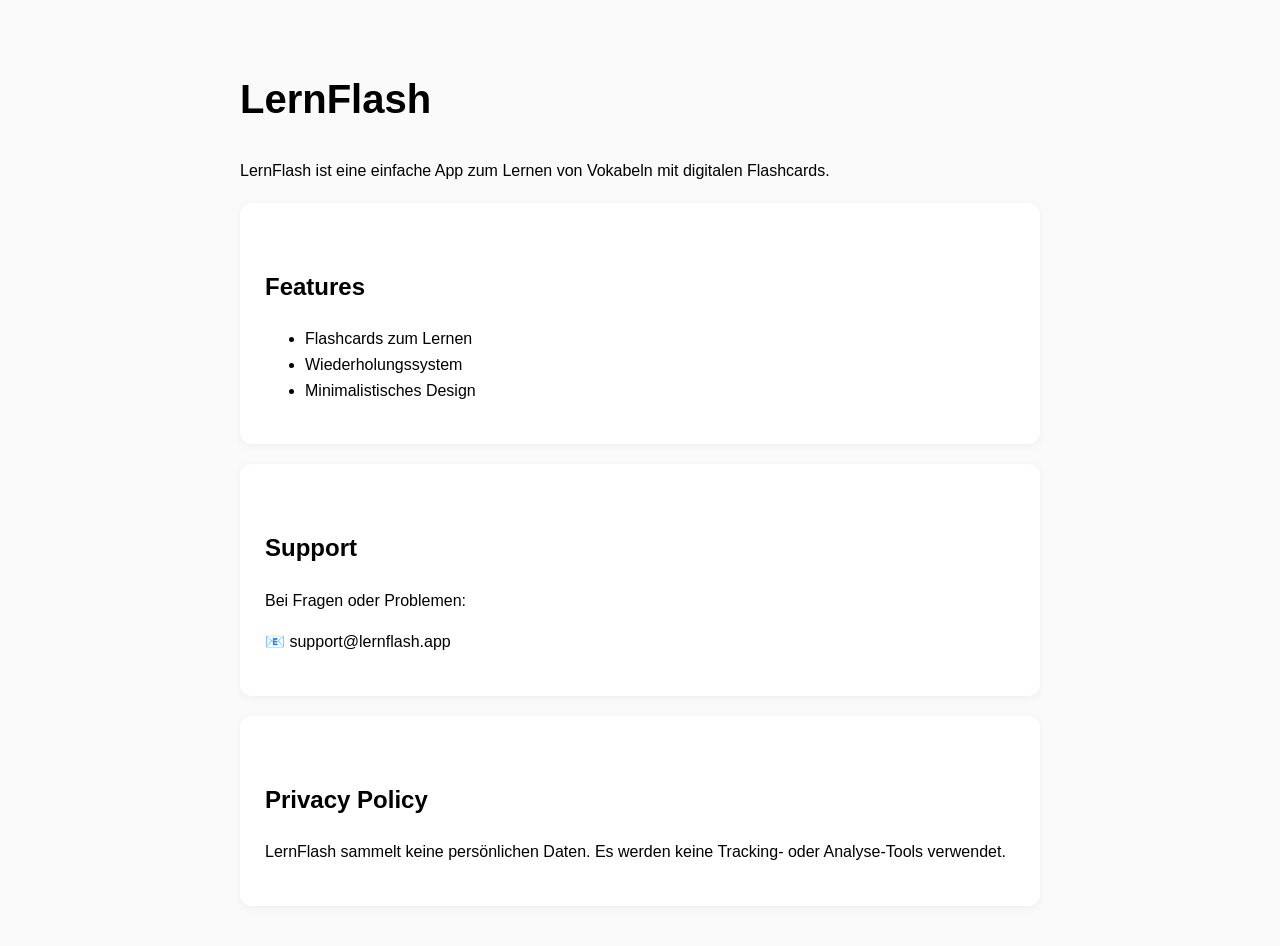
==== index.html @ 89014938 "Create index.html" ====
<!DOCTYPE html>
<html>
<head>
<meta charset="UTF-8">
<title>LernFlash</title>

<style>

body{
font-family:-apple-system, BlinkMacSystemFont, sans-serif;
max-width:800px;
margin:auto;
padding:40px;
line-height:1.6;
background:#fafafa;
}

h1{
font-size:40px;
}

h2{
margin-top:40px;
}

.card{
background:white;
padding:25px;
border-radius:12px;
box-shadow:0 2px 8px rgba(0,0,0,0.05);
margin-top:20px;
}

</style>

</head>

<body>

<h1>LernFlash</h1>

<p>
LernFlash ist eine einfache App zum Lernen von Vokabeln mit digitalen Flashcards.
</p>

<div class="card">

<h2>Features</h2>

<ul>
<li>Flashcards zum Lernen</li>
<li>Wiederholungssystem</li>
<li>Minimalistisches Design</li>
</ul>

</div>

<div class="card">

<h2>Support</h2>

<p>
Bei Fragen oder Problemen:
</p>

<p>
📧 support@lernflash.app
</p>

</div>

<div class="card">

<h2>Privacy Policy</h2>

<p>
LernFlash sammelt keine persönlichen Daten.
Es werden keine Tracking- oder Analyse-Tools verwendet.
</p>

</div>

</body>
</html>
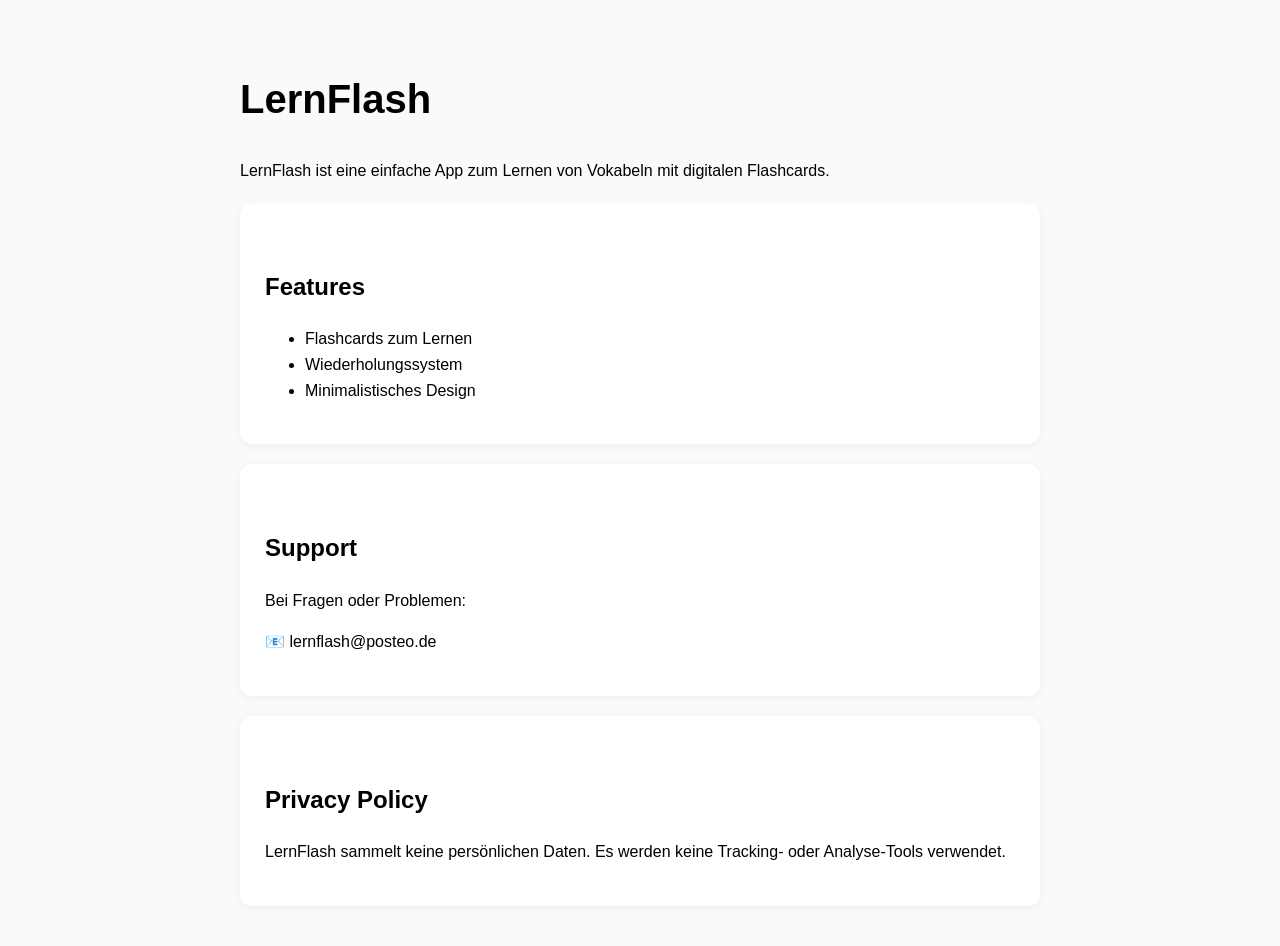
==== commit 73eb1ca2: "Update index.html" ====
--- a/index.html
+++ b/index.html
@@ -64,7 +64,7 @@
 </p>
 
 <p>
-📧 support@lernflash.app
+📧 lernflash@posteo.de 
 </p>
 
 </div>
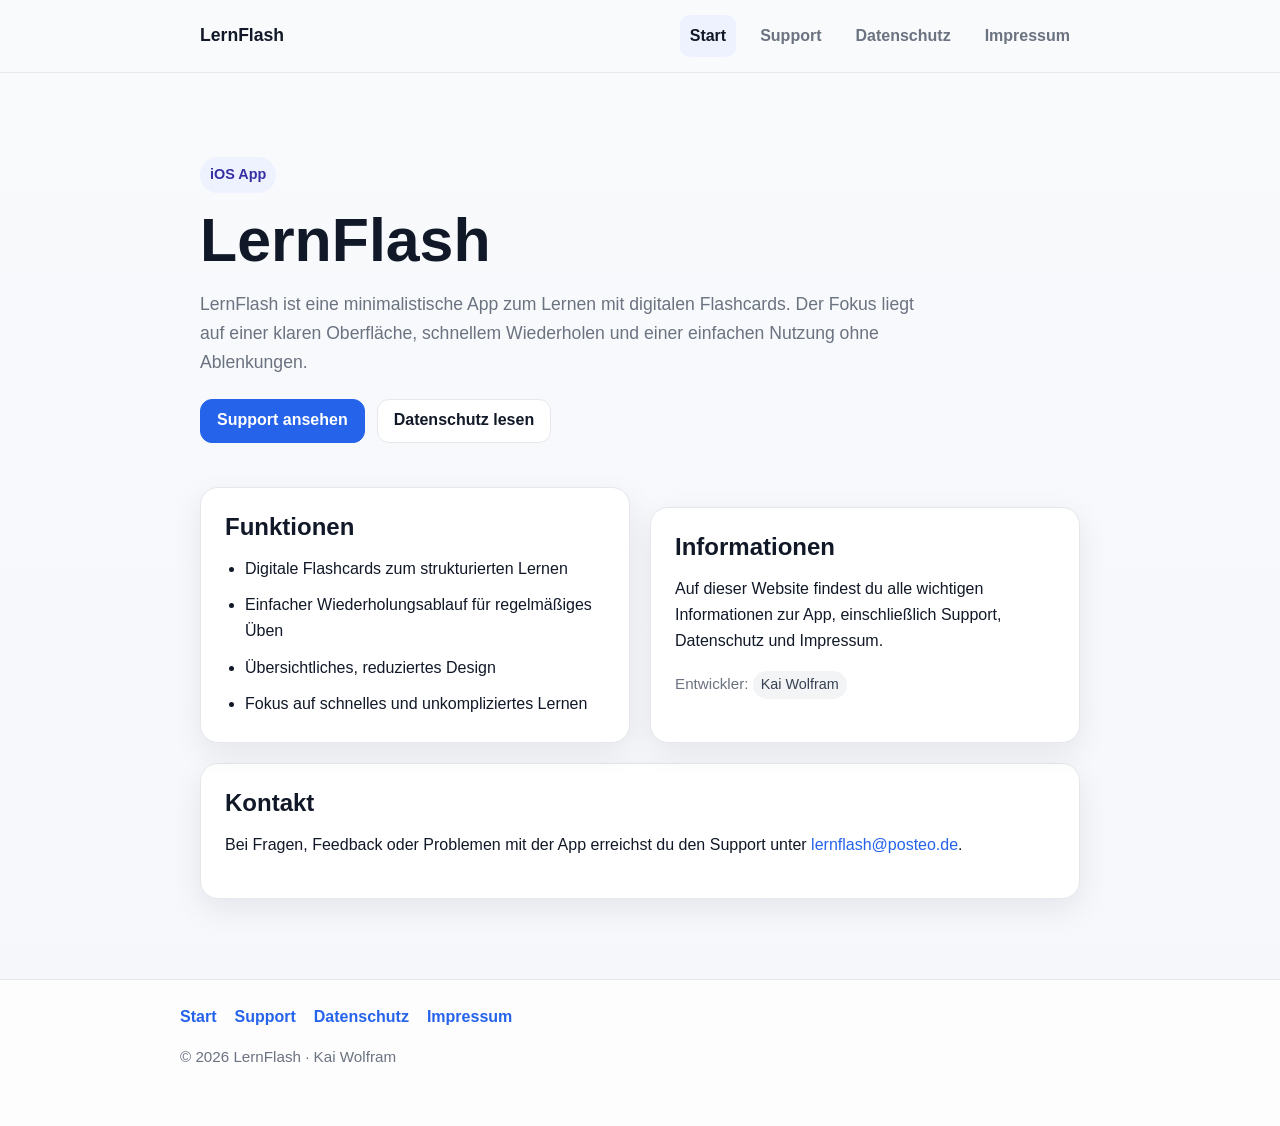
==== commit efcdfff1: "Update index.html" ====
--- a/index.html
+++ b/index.html
@@ -1,84 +1,84 @@
 <!DOCTYPE html>
-<html>
+<html lang="de">
 <head>
-<meta charset="UTF-8">
-<title>LernFlash</title>
+  <meta charset="UTF-8">
+  <meta name="viewport" content="width=device-width, initial-scale=1.0">
+  <title>LernFlash</title>
+  <meta name="description" content="LernFlash ist eine minimalistische iOS-App zum Lernen mit digitalen Flashcards.">
+  <link rel="stylesheet" href="styles.css">
+</head>
+<body>
+  <header class="site-header">
+    <div class="container header-inner">
+      <a class="brand" href="index.html">LernFlash</a>
+      <nav class="nav" aria-label="Hauptnavigation">
+        <a href="index.html" class="active">Start</a>
+        <a href="support.html">Support</a>
+        <a href="privacy.html">Datenschutz</a>
+        <a href="imprint.html">Impressum</a>
+      </nav>
+    </div>
+  </header>
 
-<style>
+  <main class="main">
+    <div class="container">
+      <section class="hero">
+        <span class="eyebrow">iOS App</span>
+        <h1>LernFlash</h1>
+        <p class="lead">
+          LernFlash ist eine minimalistische App zum Lernen mit digitalen Flashcards.
+          Der Fokus liegt auf einer klaren Oberfläche, schnellem Wiederholen und einer einfachen Nutzung ohne Ablenkungen.
+        </p>
 
-body{
-font-family:-apple-system, BlinkMacSystemFont, sans-serif;
-max-width:800px;
-margin:auto;
-padding:40px;
-line-height:1.6;
-background:#fafafa;
-}
+        <div class="button-row">
+          <a class="button primary" href="support.html">Support ansehen</a>
+          <a class="button" href="privacy.html">Datenschutz lesen</a>
+        </div>
+      </section>
 
-h1{
-font-size:40px;
-}
+      <section class="grid two" aria-label="App-Informationen">
+        <article class="card">
+          <h2>Funktionen</h2>
+          <ul class="list">
+            <li>Digitale Flashcards zum strukturierten Lernen</li>
+            <li>Einfacher Wiederholungsablauf für regelmäßiges Üben</li>
+            <li>Übersichtliches, reduziertes Design</li>
+            <li>Fokus auf schnelles und unkompliziertes Lernen</li>
+          </ul>
+        </article>
 
-h2{
-margin-top:40px;
-}
+        <article class="card">
+          <h2>Informationen</h2>
+          <p>
+            Auf dieser Website findest du alle wichtigen Informationen zur App,
+            einschließlich Support, Datenschutz und Impressum.
+          </p>
+          <p class="small muted">
+            Entwickler: <span class="codeish">Kai Wolfram</span>
+          </p>
+        </article>
+      </section>
 
-.card{
-background:white;
-padding:25px;
-border-radius:12px;
-box-shadow:0 2px 8px rgba(0,0,0,0.05);
-margin-top:20px;
-}
+      <section class="card" style="margin-top: 20px;">
+        <h2>Kontakt</h2>
+        <p>
+          Bei Fragen, Feedback oder Problemen mit der App erreichst du den Support unter
+          <a href="mailto:lernflash@posteo.de">lernflash@posteo.de</a>.
+        </p>
+      </section>
+    </div>
+  </main>
 
-</style>
-
-</head>
-
-<body>
-
-<h1>LernFlash</h1>
-
-<p>
-LernFlash ist eine einfache App zum Lernen von Vokabeln mit digitalen Flashcards.
-</p>
-
-<div class="card">
-
-<h2>Features</h2>
-
-<ul>
-<li>Flashcards zum Lernen</li>
-<li>Wiederholungssystem</li>
-<li>Minimalistisches Design</li>
-</ul>
-
-</div>
-
-<div class="card">
-
-<h2>Support</h2>
-
-<p>
-Bei Fragen oder Problemen:
-</p>
-
-<p>
-📧 lernflash@posteo.de 
-</p>
-
-</div>
-
-<div class="card">
-
-<h2>Privacy Policy</h2>
-
-<p>
-LernFlash sammelt keine persönlichen Daten.
-Es werden keine Tracking- oder Analyse-Tools verwendet.
-</p>
-
-</div>
-
+  <footer class="site-footer">
+    <div class="container footer-inner">
+      <div class="footer-links" aria-label="Footer Navigation">
+        <a href="index.html">Start</a>
+        <a href="support.html">Support</a>
+        <a href="privacy.html">Datenschutz</a>
+        <a href="imprint.html">Impressum</a>
+      </div>
+      <p class="small muted">© 2026 LernFlash · Kai Wolfram</p>
+    </div>
+  </footer>
 </body>
 </html>
--- a/styles.css
+++ b/styles.css
@@ -0,0 +1,257 @@
+:root {
+  --bg: #f6f7fb;
+  --surface: #ffffff;
+  --text: #111827;
+  --muted: #6b7280;
+  --border: #e5e7eb;
+  --accent: #2563eb;
+  --accent-hover: #1d4ed8;
+  --shadow: 0 10px 30px rgba(17, 24, 39, 0.08);
+  --radius: 18px;
+  --max-width: 920px;
+}
+
+* {
+  box-sizing: border-box;
+}
+
+html {
+  scroll-behavior: smooth;
+}
+
+body {
+  margin: 0;
+  font-family: -apple-system, BlinkMacSystemFont, "Segoe UI", sans-serif;
+  background: linear-gradient(180deg, #f8fafc 0%, #f6f7fb 100%);
+  color: var(--text);
+  line-height: 1.65;
+}
+
+a {
+  color: var(--accent);
+  text-decoration: none;
+}
+
+a:hover {
+  color: var(--accent-hover);
+  text-decoration: underline;
+}
+
+.container {
+  width: 100%;
+  max-width: var(--max-width);
+  margin: 0 auto;
+  padding: 0 20px;
+}
+
+.site-header {
+  position: sticky;
+  top: 0;
+  z-index: 10;
+  backdrop-filter: blur(12px);
+  background: rgba(248, 250, 252, 0.88);
+  border-bottom: 1px solid rgba(229, 231, 235, 0.8);
+}
+
+.header-inner {
+  display: flex;
+  align-items: center;
+  justify-content: space-between;
+  min-height: 72px;
+  gap: 20px;
+}
+
+.brand {
+  font-size: 1.1rem;
+  font-weight: 700;
+  color: var(--text);
+}
+
+.brand:hover {
+  text-decoration: none;
+  color: var(--text);
+}
+
+.nav {
+  display: flex;
+  flex-wrap: wrap;
+  gap: 14px;
+}
+
+.nav a {
+  color: var(--muted);
+  font-weight: 600;
+  padding: 8px 10px;
+  border-radius: 10px;
+}
+
+.nav a:hover,
+.nav a.active {
+  color: var(--text);
+  background: #eef2ff;
+  text-decoration: none;
+}
+
+.main {
+  padding: 56px 0 32px;
+}
+
+.hero {
+  padding: 28px 0 16px;
+}
+
+.eyebrow {
+  display: inline-block;
+  margin-bottom: 14px;
+  padding: 6px 10px;
+  border-radius: 999px;
+  background: #eef2ff;
+  color: #3730a3;
+  font-size: 0.9rem;
+  font-weight: 700;
+}
+
+h1 {
+  margin: 0 0 16px;
+  font-size: clamp(2.2rem, 5vw, 3.8rem);
+  line-height: 1.1;
+}
+
+h2 {
+  margin: 0 0 14px;
+  font-size: 1.5rem;
+  line-height: 1.25;
+}
+
+p {
+  margin: 0 0 16px;
+}
+
+.lead {
+  max-width: 720px;
+  font-size: 1.1rem;
+  color: var(--muted);
+}
+
+.grid {
+  display: grid;
+  gap: 20px;
+  margin-top: 28px;
+}
+
+.grid.two {
+  grid-template-columns: repeat(2, minmax(0, 1fr));
+}
+
+.card {
+  background: var(--surface);
+  border: 1px solid var(--border);
+  border-radius: var(--radius);
+  padding: 24px;
+  box-shadow: var(--shadow);
+}
+
+.card + .card {
+  margin-top: 20px;
+}
+
+.list {
+  margin: 0;
+  padding-left: 20px;
+}
+
+.list li + li {
+  margin-top: 10px;
+}
+
+.muted {
+  color: var(--muted);
+}
+
+.button-row {
+  display: flex;
+  flex-wrap: wrap;
+  gap: 12px;
+  margin-top: 22px;
+}
+
+.button {
+  display: inline-flex;
+  align-items: center;
+  justify-content: center;
+  min-height: 44px;
+  padding: 0 16px;
+  border-radius: 12px;
+  border: 1px solid var(--border);
+  background: var(--surface);
+  color: var(--text);
+  font-weight: 700;
+  text-decoration: none;
+}
+
+.button.primary {
+  background: var(--accent);
+  border-color: var(--accent);
+  color: #fff;
+}
+
+.button:hover {
+  text-decoration: none;
+}
+
+.button.primary:hover {
+  background: var(--accent-hover);
+  color: #fff;
+}
+
+.site-footer {
+  margin-top: 48px;
+  border-top: 1px solid var(--border);
+  background: rgba(255, 255, 255, 0.75);
+}
+
+.footer-inner {
+  display: flex;
+  flex-direction: column;
+  gap: 14px;
+  padding: 24px 0 40px;
+}
+
+.footer-links {
+  display: flex;
+  flex-wrap: wrap;
+  gap: 12px 18px;
+}
+
+.footer-links a {
+  font-weight: 600;
+}
+
+.small {
+  font-size: 0.95rem;
+}
+
+.codeish {
+  display: inline-block;
+  padding: 2px 8px;
+  border-radius: 999px;
+  background: #f3f4f6;
+  color: #374151;
+  font-size: 0.9rem;
+}
+
+@media (max-width: 720px) {
+  .header-inner {
+    flex-direction: column;
+    align-items: flex-start;
+    padding: 14px 0;
+  }
+
+  .grid.two {
+    grid-template-columns: 1fr;
+  }
+
+  .main {
+    padding-top: 36px;
+  }
+}
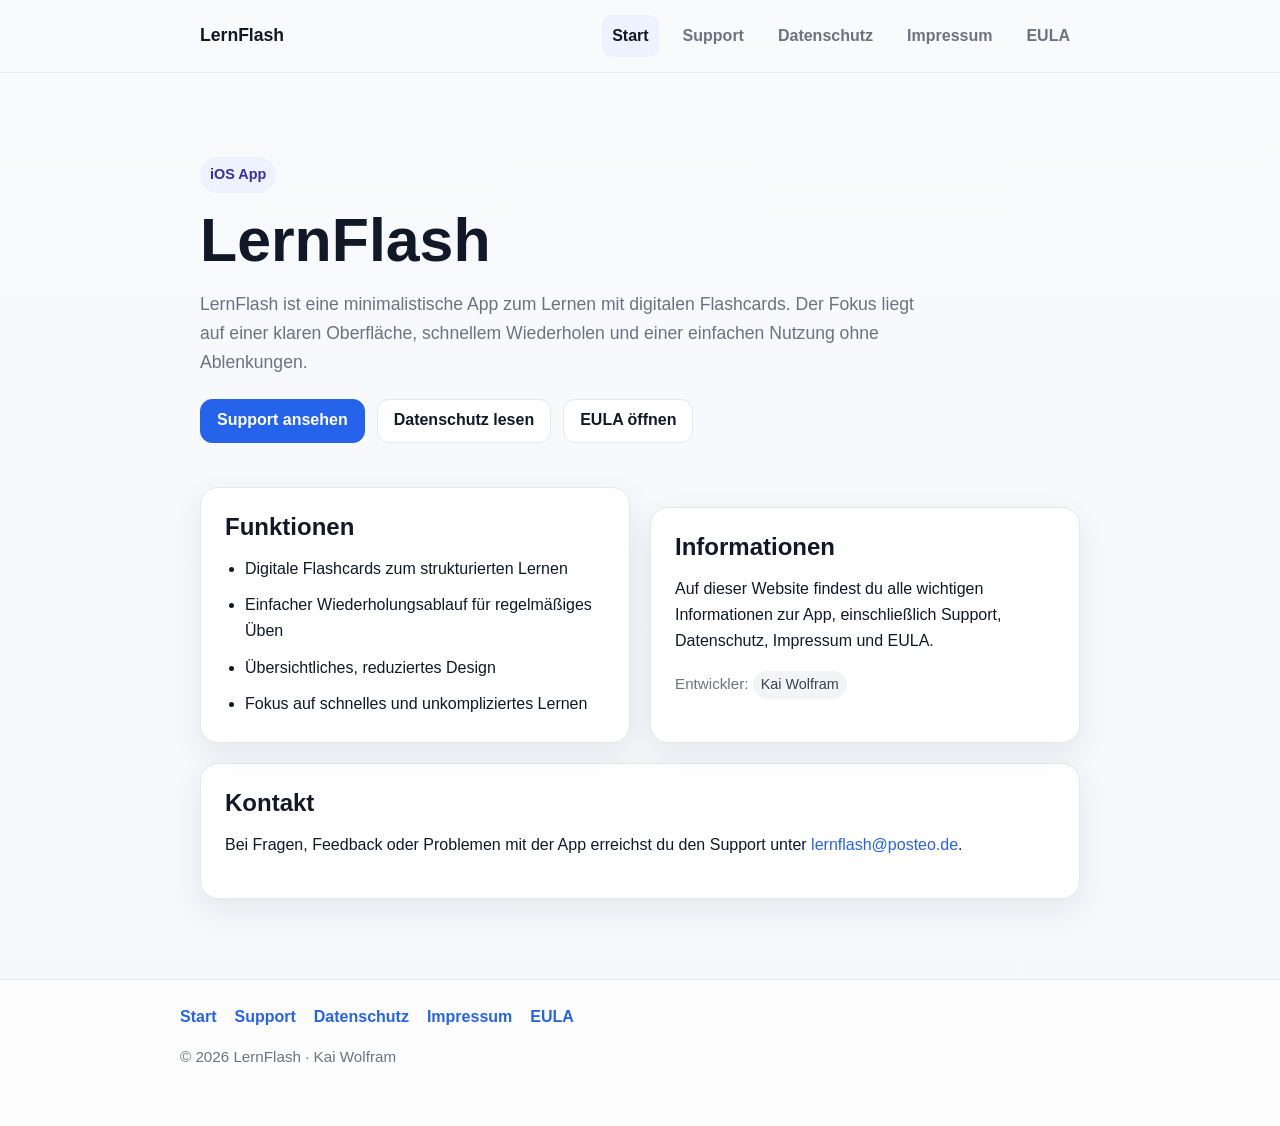
==== commit 9f257c92: "Update index.html" ====
--- a/index.html
+++ b/index.html
@@ -6,19 +6,11 @@
   <title>LernFlash</title>
   <meta name="description" content="LernFlash ist eine minimalistische iOS-App zum Lernen mit digitalen Flashcards.">
   <link rel="stylesheet" href="styles.css">
+  <script defer src="header.js"></script>
+  <script defer src="footer.js"></script>
 </head>
-<body>
-  <header class="site-header">
-    <div class="container header-inner">
-      <a class="brand" href="index.html">LernFlash</a>
-      <nav class="nav" aria-label="Hauptnavigation">
-        <a href="index.html" class="active">Start</a>
-        <a href="support.html">Support</a>
-        <a href="privacy.html">Datenschutz</a>
-        <a href="imprint.html">Impressum</a>
-      </nav>
-    </div>
-  </header>
+<body data-page="index">
+  <site-header></site-header>
 
   <main class="main">
     <div class="container">
@@ -33,6 +25,7 @@
         <div class="button-row">
           <a class="button primary" href="support.html">Support ansehen</a>
           <a class="button" href="privacy.html">Datenschutz lesen</a>
+          <a class="button" href="eula.html">EULA öffnen</a>
         </div>
       </section>
 
@@ -51,7 +44,7 @@
           <h2>Informationen</h2>
           <p>
             Auf dieser Website findest du alle wichtigen Informationen zur App,
-            einschließlich Support, Datenschutz und Impressum.
+            einschließlich Support, Datenschutz, Impressum und EULA.
           </p>
           <p class="small muted">
             Entwickler: <span class="codeish">Kai Wolfram</span>
@@ -69,16 +62,6 @@
     </div>
   </main>
 
-  <footer class="site-footer">
-    <div class="container footer-inner">
-      <div class="footer-links" aria-label="Footer Navigation">
-        <a href="index.html">Start</a>
-        <a href="support.html">Support</a>
-        <a href="privacy.html">Datenschutz</a>
-        <a href="imprint.html">Impressum</a>
-      </div>
-      <p class="small muted">© 2026 LernFlash · Kai Wolfram</p>
-    </div>
-  </footer>
+  <site-footer></site-footer>
 </body>
 </html>
--- a/styles.css
+++ b/styles.css
@@ -240,6 +240,10 @@
   font-size: 0.9rem;
 }
 
+.legal-meta {
+  margin-top: 8px;
+}
+
 @media (max-width: 720px) {
   .header-inner {
     flex-direction: column;
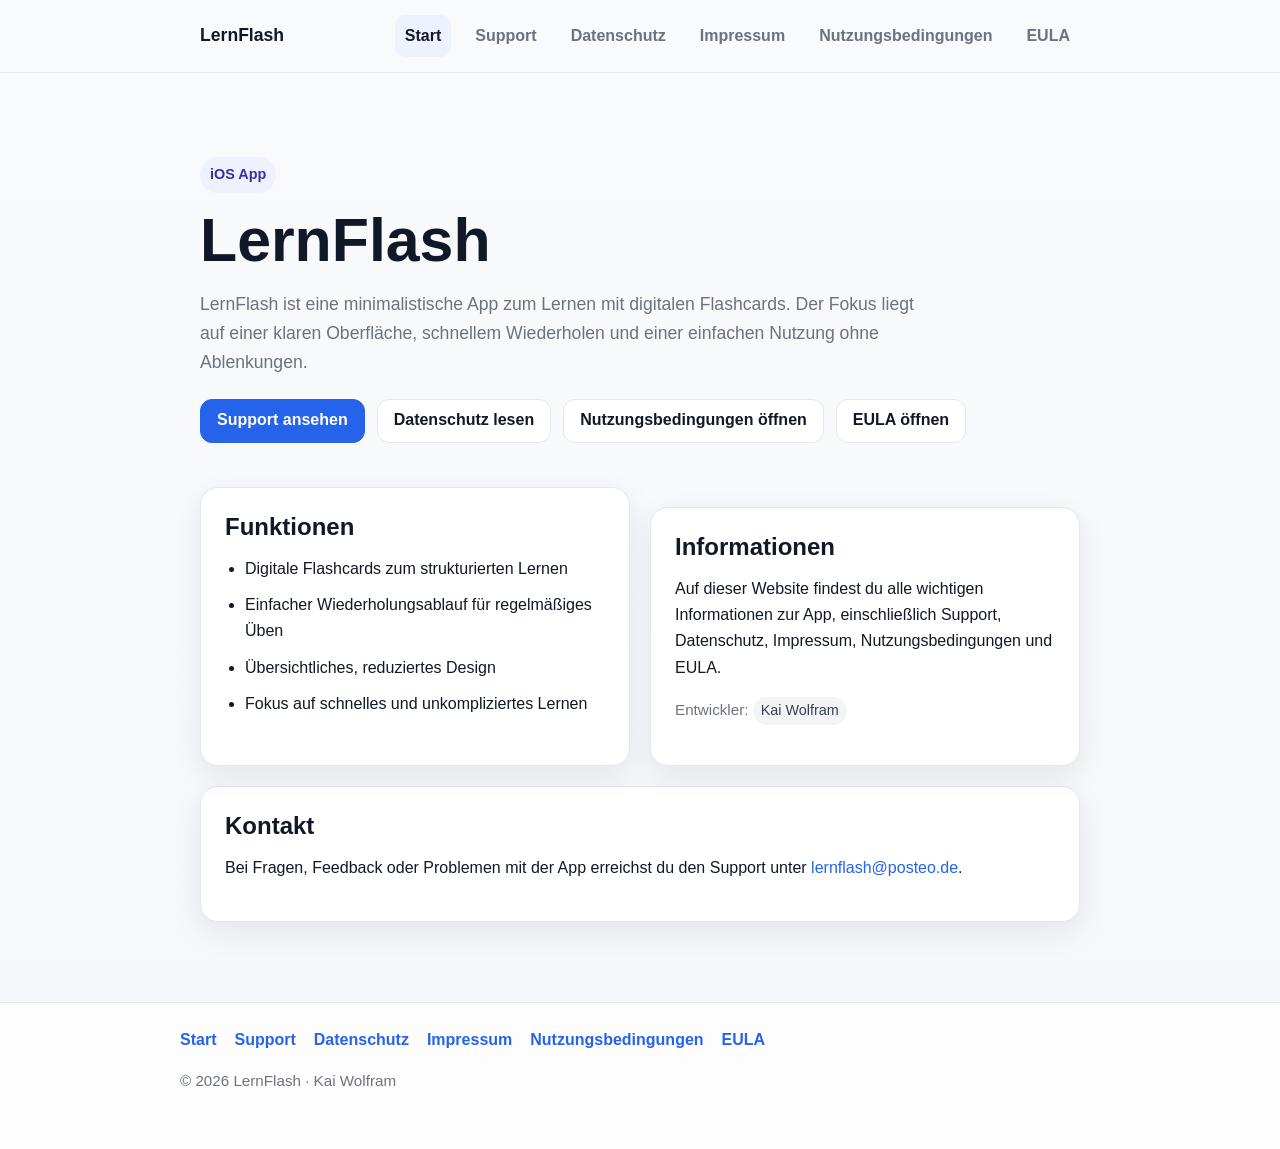
==== commit 4f6eb774: "feat: Introduce new terms of service and rewrite the EULA for enhanced legal compliance." ====
--- a/index.html
+++ b/index.html
@@ -25,6 +25,7 @@
         <div class="button-row">
           <a class="button primary" href="support.html">Support ansehen</a>
           <a class="button" href="privacy.html">Datenschutz lesen</a>
+          <a class="button" href="terms.html">Nutzungsbedingungen öffnen</a>
           <a class="button" href="eula.html">EULA öffnen</a>
         </div>
       </section>
@@ -44,7 +45,7 @@
           <h2>Informationen</h2>
           <p>
             Auf dieser Website findest du alle wichtigen Informationen zur App,
-            einschließlich Support, Datenschutz, Impressum und EULA.
+            einschließlich Support, Datenschutz, Impressum, Nutzungsbedingungen und EULA.
           </p>
           <p class="small muted">
             Entwickler: <span class="codeish">Kai Wolfram</span>
